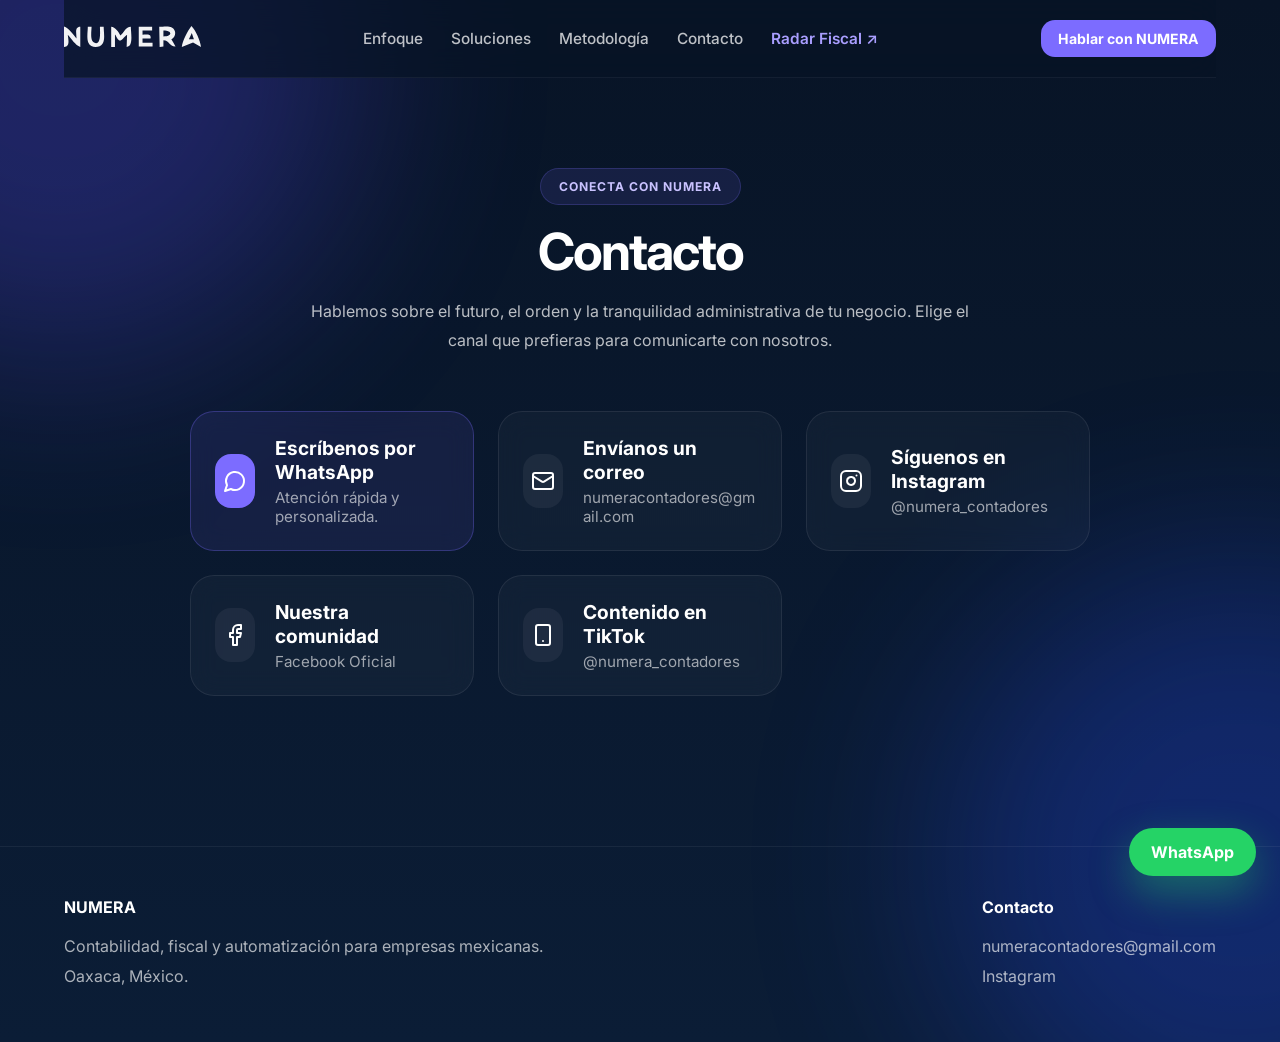
==== contacto/index.html @ e71461dd "Reestructura completa sitio NUMERA" ====
<!DOCTYPE html>
<html lang="es">
<head>
  <meta charset="UTF-8">
  <meta name="viewport" content="width=device-width, initial-scale=1.0">
  <title>Contacto | NUMERA - Contabilidad, Fiscal y Automatización</title>
  
  <link rel="preconnect" href="https://fonts.googleapis.com">
  <link rel="preconnect" href="https://fonts.gstatic.com" crossorigin>
  <link href="https://fonts.googleapis.com/css2?family=Inter:wght@300;400;500;600;700;800&display=swap" rel="stylesheet">
  
  <link rel="stylesheet" href="../assets/css/base.css">
  <link rel="stylesheet" href="../assets/css/layout.css">
  <link rel="stylesheet" href="../assets/css/components.css">
  <link rel="stylesheet" href="../assets/css/animations.css">
</head>
<body>

  <div class="glow glow1"></div>
  <div class="glow glow2"></div>

  <div class="container">
    <nav>
      <div class="logo">
        <a href="../">
          <img src="../assets/logos/02.LETRAS_NUMERA.svg" alt="NUMERA">
        </a>
      </div>
      <div class="nav-links">
        <a href="../#quienes">Enfoque</a>
        <a href="../#servicios">Soluciones</a>
        <a href="../#metodologia">Metodología</a>
        <a href="../contacto/">Contacto</a>
        <a href="../radar/" style="color:#A99EFF;font-weight:600;">Radar Fiscal ↗</a>
      </div>
      <a href="https://wa.me/529514018492?text=Hola%20NUMERA.%20Visit%C3%A9%20su%20sitio%20web%20y%20me%20gustar%C3%ADa%20recibir%20informaci%C3%B3n%20sobre%20sus%20servicios%20de%20contabilidad%2C%20fiscal%20y%20automatizaci%C3%B3n." target="_blank" class="nav-btn">Hablar con NUMERA</a>
    </nav>
  </div>

  <section class="section fade">
    <div class="container">
      <div class="section-title">
        <span>CONECTA CON NUMERA</span>
        <h2>Contacto</h2>
        <p>Hablemos sobre el futuro, el orden y la tranquilidad administrativa de tu negocio. Elige el canal que prefieras para comunicarte con nosotros.</p>
      </div>

      <div class="contact-hub-grid">
        
        <!-- WHATSAPP -->
        <a href="https://wa.me/529514018492?text=Hola%20NUMERA.%20Visit%C3%A9%20su%20sitio%20web%20y%20me%20gustar%C3%ADa%20recibir%20informaci%C3%B3n%20sobre%20sus%20servicios%20de%20contabilidad%2C%20fiscal%20y%20automatizaci%C3%B3n." target="_blank" class="contact-card primary">
          <div class="contact-icon">
            <svg xmlns="http://www.w3.org/2000/svg" viewBox="0 0 24 24"><path d="M7.9 20A9 9 0 1 0 4 16.1L2 22Z"/></svg>
          </div>
          <div class="contact-details">
            <h3>Escríbenos por WhatsApp</h3>
            <p>Atención rápida y personalizada.</p>
          </div>
        </a>

        <!-- CORREO -->
        <a href="mailto:numeracontadores@gmail.com?subject=Consulta%20desde%20sitio%20web%20NUMERA&body=Hola%20NUMERA%2C%0D%0A%0D%0AVisit%C3%A9%20su%20sitio%20web%20y%20me%20gustar%C3%ADa%20recibir%20m%C3%A1s%20informaci%C3%B3n%20sobre%20sus%20servicios%20de%20contabilidad%2C%20fiscal%20y%20automatizaci%C3%B3n.%0D%0A%0D%0ANombre%3A%0D%0AEmpresa%3A%0D%0ATel%C3%A9fono%3A%0D%0A%0D%0AGracias." class="contact-card">
          <div class="contact-icon">
            <svg xmlns="http://www.w3.org/2000/svg" viewBox="0 0 24 24"><rect width="20" height="16" x="2" y="4" rx="2"/><path d="m22 7-8.97 5.7a1.94 1.94 0 0 1-2.06 0L2 7"/></svg>
          </div>
          <div class="contact-details">
            <h3>Envíanos un correo</h3>
            <p>numeracontadores@gmail.com</p>
          </div>
        </a>

        <!-- INSTAGRAM -->
        <a href="https://www.instagram.com/numera_contadores" target="_blank" class="contact-card">
          <div class="contact-icon">
            <svg xmlns="http://www.w3.org/2000/svg" viewBox="0 0 24 24"><rect width="20" height="20" x="2" y="2" rx="5" ry="5"/><path d="M16 11.37A4 4 0 1 1 12.63 8 4 4 0 0 1 16 11.37z"/><line x1="17.5" x2="17.51" y1="6.5" y2="6.5"/></svg>
          </div>
          <div class="contact-details">
            <h3>Síguenos en Instagram</h3>
            <p>@numera_contadores</p>
          </div>
        </a>

        <!-- FACEBOOK -->
        <a href="https://www.facebook.com/profile.php?id=61578624750086" target="_blank" class="contact-card">
          <div class="contact-icon">
            <svg xmlns="http://www.w3.org/2000/svg" viewBox="0 0 24 24"><path d="M18 2h-3a5 5 0 0 0-5 5v3H7v4h3v8h4v-8h3l1-4h-4V7a1 1 0 0 1 1-1h3z"/></svg>
          </div>
          <div class="contact-details">
            <h3>Nuestra comunidad</h3>
            <p>Facebook Oficial</p>
          </div>
        </a>

        <!-- TIKTOK -->
        <a href="https://www.tiktok.com/@numera_contadores" target="_blank" class="contact-card">
          <div class="contact-icon">
            <svg xmlns="http://www.w3.org/2000/svg" viewBox="0 0 24 24"><rect width="14" height="20" x="5" y="2" rx="2" ry="2"/><path d="M12 18h.01"/></svg>
          </div>
          <div class="contact-details">
            <h3>Contenido en TikTok</h3>
            <p>@numera_contadores</p>
          </div>
        </a>

      </div>
    </div>
  </section>

  <footer>
    <div class="container">
      <div class="footer">
        <div>
          <h4>NUMERA</h4>
          <p>Contabilidad, fiscal y automatización para empresas mexicanas.<br>Oaxaca, México.</p>
        </div>
        <div>
          <h4>Contacto</h4>
          <p><a href="mailto:numeracontadores@gmail.com?subject=Consulta%20desde%20sitio%20web%20NUMERA&body=Hola%20NUMERA%2C%0D%0A%0D%0AVisit%C3%A9%20su%20sitio%20web%20y%20me%20gustar%C3%ADa%20recibir%20m%C3%A1s%20informaci%C3%B3n%20sobre%20sus%20servicios%20de%20contabilidad%2C%20fiscal%20y%20automatizaci%C3%B3n.%0D%0A%0D%0ANombre%3A%0D%0AEmpresa%3A%0D%0ATel%C3%A9fono%3A%0D%0A%0D%0AGracias.">numeracontadores@gmail.com</a></p>
          <p><a href="https://instagram.com/numera_contadores" target="_blank">Instagram</a></p>
        </div>
      </div>
    </div>
  </footer>

  <a href="https://wa.me/529514018492?text=Hola%20NUMERA.%20Visit%C3%A9%20su%20sitio%20web%20y%20me%20gustar%C3%ADa%20recibir%20informaci%C3%B3n%20sobre%20sus%20servicios%20de%20contabilidad%2C%20fiscal%20y%20automatizaci%C3%B3n." class="float-btn" target="_blank">WhatsApp</a>

  <script defer src="../assets/js/main.js"></script>
</body>
</html>
---- assets/css/base.css ----
:root {
  --bg: #081426;
  --bg2: #0d1e36;
  --card: rgba(255, 255, 255, .05);
  --border: rgba(255, 255, 255, .08);
  --text: #ffffff;
  --muted: rgba(255, 255, 255, .72);
  --accent: #7C6CFF;
  --accent2: #A99EFF;
}

* {
  margin: 0;
  padding: 0;
  box-sizing: border-box;
}

html {
  scroll-behavior: smooth;
}

body {
  font-family: 'Inter', sans-serif;
  background: linear-gradient(180deg, #081426 0%, #0b1d36 100%);
  color: var(--text);
  overflow-x: hidden;
  min-height: 100vh;
  display: flex;
  flex-direction: column;
}

body::before {
  content: "";
  position: fixed;
  inset: 0;
  background-image: 
    linear-gradient(rgba(255, 255, 255, .025) 1px, transparent 1px),
    linear-gradient(90deg, rgba(255, 255, 255, .025) 1px, transparent 1px);
  background-size: 60px 60px;
  opacity: .18;
  pointer-events: none;
  z-index: -2;
}

a {
  text-decoration: none;
}
---- assets/css/layout.css ----
.container {
  width: 90%;
  max-width: 1180px;
  margin: auto;
}

/* NAV */
nav {
  display: flex;
  justify-content: space-between;
  align-items: center;
  padding: 20px 0;
  position: sticky;
  top: 0;
  z-index: 100;
  backdrop-filter: blur(16px);
  background: rgba(8, 20, 38, .72);
  border-bottom: 1px solid rgba(255, 255, 255, .05);
}

.logo {
  display: flex;
  align-items: center;
}

.logo img {
  height: 21px;
  width: auto;
  filter: brightness(0) invert(1);
  opacity: .95;
}

.nav-links {
  display: flex;
  gap: 28px;
}

.nav-links a {
  color: rgba(255, 255, 255, .74);
  font-size: .96rem;
  font-weight: 500;
  transition: .3s;
}

.nav-links a:hover {
  color: white;
}

/* FOOTER */
footer {
  padding: 50px 0;
  border-top: 1px solid rgba(255, 255, 255, .06);
  margin-top: auto;
}

.footer {
  display: flex;
  justify-content: space-between;
  gap: 40px;
  flex-wrap: wrap;
}

.footer h4 {
  margin-bottom: 14px;
}

.footer p,
.footer a {
  color: rgba(255, 255, 255, .66);
  text-decoration: none;
  line-height: 1.9;
}

.footer a:hover {
  color: white;
}

/* FLOAT */
.float-btn {
  position: fixed;
  right: 24px;
  bottom: 24px;
  background: #25D366;
  color: white;
  padding: 14px 22px;
  border-radius: 999px;
  font-weight: 700;
  text-decoration: none;
  box-shadow: 0 16px 40px rgba(37, 211, 102, .4);
  z-index: 999;
  transition: .3s;
}

.float-btn:hover {
  transform: translateY(-4px);
}

/* MOBILE */
@media(max-width:980px) {
  .nav-links {
    display: none;
  }
}
---- assets/css/components.css ----
/* BOTONES */
.nav-btn {
  background: var(--accent);
  padding: 11px 17px;
  border-radius: 14px;
  text-decoration: none;
  color: white;
  font-weight: 700;
  font-size: .88rem;
  line-height: 1.1;
  transition: .2s;
}

.nav-btn:hover {
  transform: translateY(-2px);
  box-shadow: 0 10px 30px rgba(124, 108, 255, .35);
}

.buttons {
  display: flex;
  flex-wrap: wrap;
  gap: 14px;
}

.btn {
  padding: 14px 22px;
  border-radius: 15px;
  text-decoration: none;
  font-weight: 700;
  transition: .3s;
  display: inline-flex;
  align-items: center;
  gap: 10px;
}

.btn-primary {
  background: var(--accent);
  color: white;
}

.btn-primary:hover {
  transform: translateY(-3px);
  box-shadow: 0 18px 40px rgba(124, 108, 255, .35);
}

.btn-secondary {
  background: rgba(255, 255, 255, .05);
  border: 1px solid rgba(255, 255, 255, .08);
  color: white;
}

.btn-secondary:hover {
  background: rgba(255, 255, 255, .09);
  transform: translateY(-3px);
}

/* HERO */
.hero {
  padding: 70px 0 90px;
}

.hero-grid {
  display: grid;
  grid-template-columns: 1.15fr .85fr;
  gap: 50px;
  align-items: center;
}

.hero-badge {
  display: inline-flex;
  align-items: center;
  gap: 10px;
  padding: 10px 18px;
  border-radius: 999px;
  background: rgba(255, 255, 255, .05);
  border: 1px solid rgba(255, 255, 255, .08);
  font-size: .76rem;
  font-weight: 600;
  letter-spacing: 1px;
  margin-bottom: 24px;
  color: rgba(255, 255, 255, .75);
}

.hero-logo {
  height: 48px;
  margin-bottom: 26px;
  filter: brightness(0) invert(1);
  opacity: .92;
}

.hero h1 {
  font-size: clamp(2.8rem, 5vw, 5rem);
  line-height: .98;
  letter-spacing: -3px;
  margin-bottom: 24px;
  font-weight: 800;
  max-width: 760px;
}

.hero-gradient {
  background: linear-gradient(90deg, white 0%, #C9C2FF 55%, #7C6CFF 100%);
  -webkit-background-clip: text;
  -webkit-text-fill-color: transparent;
}

.hero p {
  max-width: 640px;
  font-size: 1.02rem;
  line-height: 1.85;
  color: var(--muted);
  margin-bottom: 34px;
}

.hero-side {
  background: rgba(255, 255, 255, .045);
  border: 1px solid rgba(255, 255, 255, .08);
  padding: 34px;
  border-radius: 28px;
  backdrop-filter: blur(14px);
  box-shadow: 0 10px 50px rgba(0, 0, 0, .2);
}

.metric {
  margin-bottom: 28px;
}

.metric:last-child {
  margin-bottom: 0;
}

.metric h3 {
  font-size: 1.6rem;
  margin-bottom: 8px;
}

.metric p {
  color: rgba(255, 255, 255, .7);
  line-height: 1.7;
}

/* SECTIONS */
.section {
  padding: 90px 0;
}

.section-title {
  text-align: center;
  margin-bottom: 56px;
}

.section-title span {
  display: inline-block;
  padding: 10px 18px;
  border-radius: 999px;
  background: rgba(124, 108, 255, .12);
  border: 1px solid rgba(124, 108, 255, .22);
  font-size: .76rem;
  letter-spacing: 1px;
  font-weight: 700;
  margin-bottom: 20px;
  color: #C9C2FF;
}

.section-title h2 {
  font-size: clamp(2rem, 4vw, 3.6rem);
  letter-spacing: -2px;
  margin-bottom: 18px;
  line-height: 1.05;
}

.section-title p {
  max-width: 680px;
  margin: auto;
  font-size: 1rem;
  line-height: 1.8;
  color: var(--muted);
}

.dark-section {
  background: linear-gradient(180deg, #091527 0%, #0c1c33 100%);
}

/* ABOUT */
.about-grid {
  display: grid;
  grid-template-columns: 1fr 1fr;
  gap: 40px;
  align-items: center;
}

.about-text h3 {
  font-size: 2.4rem;
  line-height: 1.08;
  margin-bottom: 24px;
}

.about-text h3 span {
  color: #9F93FF;
}

.about-text p {
  color: rgba(255, 255, 255, .74);
  line-height: 1.85;
  margin-bottom: 18px;
  font-size: 1rem;
}

.about-cards {
  display: grid;
  gap: 16px;
}

.about-card {
  background: rgba(255, 255, 255, .045);
  border: 1px solid rgba(255, 255, 255, .08);
  padding: 24px;
  border-radius: 22px;
  transition: .35s;
  backdrop-filter: blur(12px);
}

.about-card:hover {
  transform: translateY(-6px);
  border-color: rgba(124, 108, 255, .35);
  box-shadow: 0 16px 40px rgba(0, 0, 0, .18);
}

.about-card h4 {
  font-size: 1.05rem;
  margin-bottom: 10px;
}

.about-card p {
  color: rgba(255, 255, 255, .68);
  line-height: 1.7;
  font-size: .95rem;
}

/* SERVICES */
.services {
  display: grid;
  grid-template-columns: repeat(auto-fit, minmax(260px, 1fr));
  gap: 18px;
}

.service-card {
  background: rgba(255, 255, 255, .045);
  padding: 28px;
  border-radius: 24px;
  border: 1px solid rgba(255, 255, 255, .08);
  transition: .35s;
  backdrop-filter: blur(12px);
  min-height: 240px;
}

.service-card:hover {
  transform: translateY(-8px);
  border-color: rgba(124, 108, 255, .35);
  box-shadow: 0 20px 50px rgba(0, 0, 0, .2), 0 0 30px rgba(124, 108, 255, .08);
}

.service-icon {
  width: 46px;
  height: 46px;
  border-radius: 14px;
  display: flex;
  align-items: center;
  justify-content: center;
  background: #101f38;
  color: #A99EFF;
  font-weight: 700;
  font-size: .88rem;
  margin-bottom: 18px;
}

.service-card h3 {
  font-size: 1.14rem;
  margin-bottom: 14px;
  line-height: 1.4;
}

.service-card p {
  line-height: 1.75;
  color: rgba(255, 255, 255, .72);
  font-size: .96rem;
}

/* METODO */
.metodo-grid {
  display: grid;
  grid-template-columns: repeat(auto-fit, minmax(280px, 1fr));
  gap: 20px;
}

.metodo-card {
  background: rgba(255, 255, 255, .04);
  border: 1px solid rgba(124, 108, 255, .18);
  border-radius: 28px;
  padding: 34px;
  backdrop-filter: blur(14px);
  transition: .35s;
}

.metodo-card:hover {
  transform: translateY(-8px);
  border-color: rgba(124, 108, 255, .45);
  box-shadow: 0 20px 50px rgba(0, 0, 0, .25);
}

.metodo-numero {
  color: rgba(201, 194, 255, .75);
  font-size: 1rem;
  font-weight: 700;
  margin-bottom: 22px;
}

.metodo-card h3 {
  font-size: 1.45rem;
  margin-bottom: 16px;
}

.metodo-card p {
  color: rgba(255, 255, 255, .72);
  line-height: 1.8;
}

/* CTA */
.contact-box {
  background: linear-gradient(135deg, rgba(124, 108, 255, .18), rgba(255, 255, 255, .04));
  border: 1px solid rgba(255, 255, 255, .08);
  padding: 56px;
  border-radius: 34px;
  text-align: center;
}

.contact-box h2 {
  font-size: 2.4rem;
  margin-bottom: 18px;
  line-height: 1.1;
}

.contact-box p {
  max-width: 680px;
  margin: auto;
  color: rgba(255, 255, 255, .74);
  line-height: 1.85;
  margin-bottom: 32px;
}

/* NEW CONTACT CARDS */
.contact-hub-grid {
  display: grid;
  grid-template-columns: repeat(auto-fit, minmax(280px, 1fr));
  gap: 24px;
  max-width: 900px;
  margin: 0 auto 60px auto;
}

.contact-card {
  display: flex;
  align-items: center;
  gap: 20px;
  background: rgba(255, 255, 255, .03);
  border: 1px solid rgba(255, 255, 255, .08);
  padding: 24px;
  border-radius: 24px;
  text-decoration: none;
  color: white;
  transition: .3s;
  backdrop-filter: blur(12px);
}

.contact-card:hover {
  transform: translateY(-5px);
  background: rgba(255, 255, 255, .06);
  border-color: rgba(124, 108, 255, .35);
  box-shadow: 0 15px 40px rgba(0, 0, 0, .2);
}

.contact-card:focus-visible {
  outline: 2px solid var(--accent);
  outline-offset: 4px;
}

.contact-card.primary {
  background: rgba(124, 108, 255, .1);
  border-color: rgba(124, 108, 255, .3);
}

.contact-card.primary:hover {
  background: rgba(124, 108, 255, .15);
  box-shadow: 0 15px 40px rgba(124, 108, 255, .25);
}

.contact-icon {
  width: 54px;
  height: 54px;
  border-radius: 16px;
  background: rgba(255, 255, 255, .05);
  display: flex;
  align-items: center;
  justify-content: center;
  font-size: 1.5rem;
}

.contact-icon svg {
  width: 24px;
  height: 24px;
  stroke: currentColor;
  stroke-width: 2;
  stroke-linecap: round;
  stroke-linejoin: round;
  fill: none;
}

.contact-card.primary .contact-icon {
  background: var(--accent);
}

.contact-details {
  min-width: 0;
  width: 100%;
}

.contact-details h3 {
  font-size: 1.2rem;
  margin-bottom: 4px;
  color: white;
}

.contact-details p {
  font-size: .95rem;
  color: rgba(255, 255, 255, .6);
  overflow-wrap: break-word;
  word-break: break-word;
}

/* MOBILE */
@media(max-width:980px) {
  .hero-grid,
  .about-grid {
    grid-template-columns: 1fr;
  }

  .hero {
    padding: 50px 0 70px;
  }

  .hero h1 {
    font-size: 2.9rem;
    letter-spacing: -2px;
    line-height: 1.02;
  }

  .contact-box {
    padding: 40px 24px;
  }

  .contact-box h2 {
    font-size: 2rem;
  }
}
---- assets/css/animations.css ----
.glow {
  position: fixed;
  width: 600px;
  height: 600px;
  border-radius: 50%;
  filter: blur(100px);
  z-index: -1;
  opacity: .28;
  animation: floatGlow 8s ease-in-out infinite;
}

.glow1 {
  top: -240px;
  left: -240px;
  background: #5b4fff;
}

.glow2 {
  bottom: -260px;
  right: -260px;
  background: #264dff;
}

@keyframes floatGlow {
  0% { transform: translate(0, 0); }
  50% { transform: translate(20px, -20px); }
  100% { transform: translate(0, 0); }
}

.fade {
  opacity: 0;
  transform: translateY(40px);
  transition: opacity .9s ease, transform .9s ease;
}

.fade.visible {
  opacity: 1;
  transform: translateY(0);
}
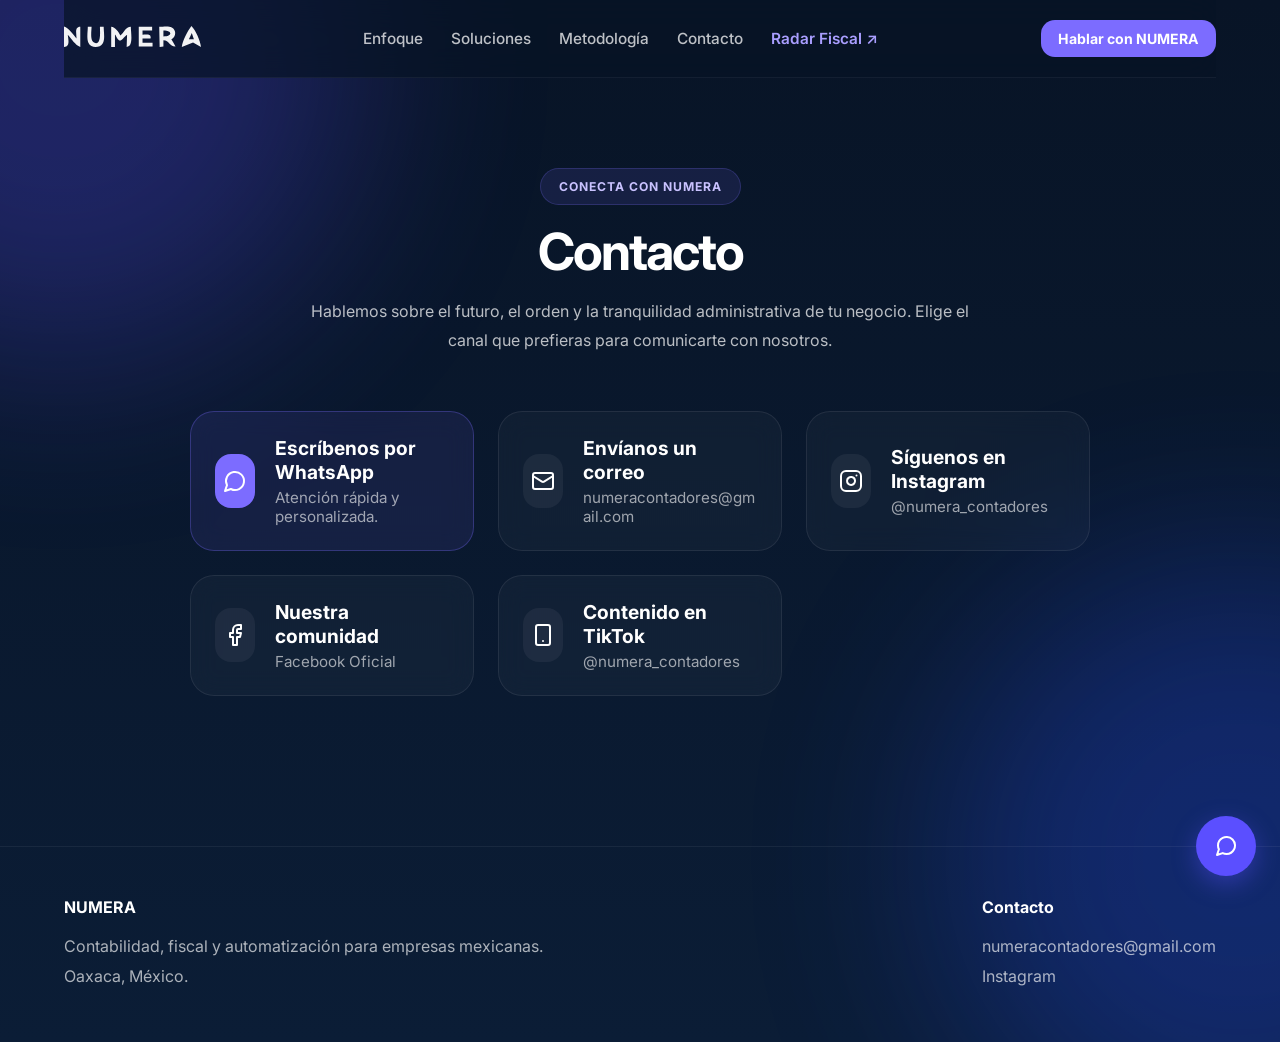
==== commit a5cd7150: "feat: UX movil mejorada, speed dial de contacto y optimizacion visual de hero" ====
--- a/contacto/index.html
+++ b/contacto/index.html
@@ -4,7 +4,16 @@
   <meta charset="UTF-8">
   <meta name="viewport" content="width=device-width, initial-scale=1.0">
   <title>Contacto | NUMERA - Contabilidad, Fiscal y Automatización</title>
-  
+  <meta property="og:title" content="Contacto | NUMERA">
+  <meta property="og:description" content="Hablemos sobre el futuro, el orden y la tranquilidad administrativa de tu negocio. Contacta con NUMERA.">
+  <meta property="og:image" content="https://servicios-contables-numera.github.io/numera/assets/logos/og-image.jpg">
+  <meta property="og:url" content="https://servicios-contables-numera.github.io/numera/contacto/">
+  <meta property="og:type" content="website">
+
+  <meta name="twitter:card" content="summary_large_image">
+  <meta name="twitter:title" content="Contacto | NUMERA">
+  <meta name="twitter:description" content="Hablemos sobre el futuro, el orden y la tranquilidad administrativa de tu negocio. Contacta con NUMERA.">
+  <meta name="twitter:image" content="https://servicios-contables-numera.github.io/numera/assets/logos/og-image.jpg">
   <link rel="preconnect" href="https://fonts.googleapis.com">
   <link rel="preconnect" href="https://fonts.gstatic.com" crossorigin>
   <link href="https://fonts.googleapis.com/css2?family=Inter:wght@300;400;500;600;700;800&display=swap" rel="stylesheet">
@@ -33,7 +42,13 @@
         <a href="../contacto/">Contacto</a>
         <a href="../radar/" style="color:#A99EFF;font-weight:600;">Radar Fiscal ↗</a>
       </div>
-      <a href="https://wa.me/529514018492?text=Hola%20NUMERA.%20Visit%C3%A9%20su%20sitio%20web%20y%20me%20gustar%C3%ADa%20recibir%20informaci%C3%B3n%20sobre%20sus%20servicios%20de%20contabilidad%2C%20fiscal%20y%20automatizaci%C3%B3n." target="_blank" class="nav-btn">Hablar con NUMERA</a>
+      <div class="nav-actions" style="display: flex; align-items: center; gap: 12px;">
+        <a href="https://wa.me/529514018492?text=Hola.%0A%0AEstoy%20interesado%20en%20conocer%20m%C3%A1s%20sobre%20los%20servicios%20de%20contabilidad%2C%20fiscal%20y%20automatizaci%C3%B3n%20de%20NUMERA.%0A%0A%C2%BFPodr%C3%ADan%20orientarme%3F%0A%0AGracias." target="_blank" class="nav-btn">Hablar con NUMERA</a>
+        <button class="hamburger" aria-label="Abrir menú" aria-expanded="false" id="mobile-menu-btn">
+          <svg viewBox="0 0 24 24" width="24" height="24" stroke="currentColor" stroke-width="2" fill="none" stroke-linecap="round" stroke-linejoin="round" class="icon-menu"><line x1="3" y1="12" x2="21" y2="12"></line><line x1="3" y1="6" x2="21" y2="6"></line><line x1="3" y1="18" x2="21" y2="18"></line></svg>
+          <svg viewBox="0 0 24 24" width="24" height="24" stroke="currentColor" stroke-width="2" fill="none" stroke-linecap="round" stroke-linejoin="round" class="icon-close" style="display:none;"><line x1="18" y1="6" x2="6" y2="18"></line><line x1="6" y1="6" x2="18" y2="18"></line></svg>
+        </button>
+      </div>
     </nav>
   </div>
 
@@ -48,7 +63,7 @@
       <div class="contact-hub-grid">
         
         <!-- WHATSAPP -->
-        <a href="https://wa.me/529514018492?text=Hola%20NUMERA.%20Visit%C3%A9%20su%20sitio%20web%20y%20me%20gustar%C3%ADa%20recibir%20informaci%C3%B3n%20sobre%20sus%20servicios%20de%20contabilidad%2C%20fiscal%20y%20automatizaci%C3%B3n." target="_blank" class="contact-card primary">
+        <a href="https://wa.me/529514018492?text=Hola.%0A%0AEstoy%20interesado%20en%20conocer%20m%C3%A1s%20sobre%20los%20servicios%20de%20contabilidad%2C%20fiscal%20y%20automatizaci%C3%B3n%20de%20NUMERA.%0A%0A%C2%BFPodr%C3%ADan%20orientarme%3F%0A%0AGracias." target="_blank" class="contact-card primary">
           <div class="contact-icon">
             <svg xmlns="http://www.w3.org/2000/svg" viewBox="0 0 24 24"><path d="M7.9 20A9 9 0 1 0 4 16.1L2 22Z"/></svg>
           </div>
@@ -59,7 +74,7 @@
         </a>
 
         <!-- CORREO -->
-        <a href="mailto:numeracontadores@gmail.com?subject=Consulta%20desde%20sitio%20web%20NUMERA&body=Hola%20NUMERA%2C%0D%0A%0D%0AVisit%C3%A9%20su%20sitio%20web%20y%20me%20gustar%C3%ADa%20recibir%20m%C3%A1s%20informaci%C3%B3n%20sobre%20sus%20servicios%20de%20contabilidad%2C%20fiscal%20y%20automatizaci%C3%B3n.%0D%0A%0D%0ANombre%3A%0D%0AEmpresa%3A%0D%0ATel%C3%A9fono%3A%0D%0A%0D%0AGracias." class="contact-card">
+        <a href="mailto:numeracontadores@gmail.com?subject=Solicitud%20de%20informaci%C3%B3n&body=Hola%20equipo%20NUMERA.%0D%0A%0D%0AMe%20gustar%C3%ADa%20recibir%20informaci%C3%B3n%20sobre%20sus%20servicios.%0D%0A%0D%0ANombre%3A%0D%0AEmpresa%3A%0D%0ATel%C3%A9fono%3A%0D%0A%0D%0AComentarios%20o%20necesidad%20espec%C3%ADfica%3A%0D%0A%0D%0AQuedo%20atento%20a%20sus%20comentarios.%0D%0A%0D%0ASaludos." class="contact-card">
           <div class="contact-icon">
             <svg xmlns="http://www.w3.org/2000/svg" viewBox="0 0 24 24"><rect width="20" height="16" x="2" y="4" rx="2"/><path d="m22 7-8.97 5.7a1.94 1.94 0 0 1-2.06 0L2 7"/></svg>
           </div>
@@ -115,14 +130,30 @@
         </div>
         <div>
           <h4>Contacto</h4>
-          <p><a href="mailto:numeracontadores@gmail.com?subject=Consulta%20desde%20sitio%20web%20NUMERA&body=Hola%20NUMERA%2C%0D%0A%0D%0AVisit%C3%A9%20su%20sitio%20web%20y%20me%20gustar%C3%ADa%20recibir%20m%C3%A1s%20informaci%C3%B3n%20sobre%20sus%20servicios%20de%20contabilidad%2C%20fiscal%20y%20automatizaci%C3%B3n.%0D%0A%0D%0ANombre%3A%0D%0AEmpresa%3A%0D%0ATel%C3%A9fono%3A%0D%0A%0D%0AGracias.">numeracontadores@gmail.com</a></p>
+          <p><a href="mailto:numeracontadores@gmail.com?subject=Solicitud%20de%20informaci%C3%B3n&body=Hola%20equipo%20NUMERA.%0D%0A%0D%0AMe%20gustar%C3%ADa%20recibir%20informaci%C3%B3n%20sobre%20sus%20servicios.%0D%0A%0D%0ANombre%3A%0D%0AEmpresa%3A%0D%0ATel%C3%A9fono%3A%0D%0A%0D%0AComentarios%20o%20necesidad%20espec%C3%ADfica%3A%0D%0A%0D%0AQuedo%20atento%20a%20sus%20comentarios.%0D%0A%0D%0ASaludos.">numeracontadores@gmail.com</a></p>
           <p><a href="https://instagram.com/numera_contadores" target="_blank">Instagram</a></p>
         </div>
       </div>
     </div>
   </footer>
 
-  <a href="https://wa.me/529514018492?text=Hola%20NUMERA.%20Visit%C3%A9%20su%20sitio%20web%20y%20me%20gustar%C3%ADa%20recibir%20informaci%C3%B3n%20sobre%20sus%20servicios%20de%20contabilidad%2C%20fiscal%20y%20automatizaci%C3%B3n." class="float-btn" target="_blank">WhatsApp</a>
+  <div class="fab-wrapper">
+    <div class="fab-menu">
+      <a href="mailto:numeracontadores@gmail.com?subject=Solicitud%20de%20informaci%C3%B3n&body=Hola%20equipo%20NUMERA.%0D%0A%0D%0AMe%20gustar%C3%ADa%20recibir%20informaci%C3%B3n%20sobre%20sus%20servicios.%0D%0A%0D%0ANombre%3A%0D%0AEmpresa%3A%0D%0ATel%C3%A9fono%3A%0D%0A%0D%0AComentarios%20o%20necesidad%20espec%C3%ADfica%3A%0D%0A%0D%0AQuedo%20atento%20a%20sus%20comentarios.%0D%0A%0D%0ASaludos." class="fab-item mail" aria-label="Correo">
+        <svg xmlns="http://www.w3.org/2000/svg" width="20" height="20" viewBox="0 0 24 24" fill="none" stroke="currentColor" stroke-width="2" stroke-linecap="round" stroke-linejoin="round"><rect width="20" height="16" x="2" y="4" rx="2"/><path d="m22 7-8.97 5.7a1.94 1.94 0 0 1-2.06 0L2 7"/></svg>
+      </a>
+      <a href="https://wa.me/529514018492?text=Hola.%0A%0AEstoy%20interesado%20en%20conocer%20m%C3%A1s%20sobre%20los%20servicios%20de%20contabilidad%2C%20fiscal%20y%20automatizaci%C3%B3n%20de%20NUMERA.%0A%0A%C2%BFPodr%C3%ADan%20orientarme%3F%0A%0AGracias." class="fab-item whatsapp" target="_blank" aria-label="WhatsApp">
+        <svg xmlns="http://www.w3.org/2000/svg" width="20" height="20" viewBox="0 0 24 24" fill="none" stroke="currentColor" stroke-width="2" stroke-linecap="round" stroke-linejoin="round"><path d="M7.9 20A9 9 0 1 0 4 16.1L2 22Z"/></svg>
+      </a>
+      <a href="../contacto/" class="fab-item contact" aria-label="Hablar con NUMERA">
+        <svg xmlns="http://www.w3.org/2000/svg" width="20" height="20" viewBox="0 0 24 24" fill="none" stroke="currentColor" stroke-width="2" stroke-linecap="round" stroke-linejoin="round"><path d="M16 21v-2a4 4 0 0 0-4-4H6a4 4 0 0 0-4 4v2"/><circle cx="9" cy="7" r="4"/><path d="M22 21v-2a4 4 0 0 0-3-3.87"/><path d="M16 3.13a4 4 0 0 1 0 7.75"/></svg>
+      </a>
+    </div>
+    <button class="fab-toggle" aria-label="Opciones de contacto" id="fab-toggle-btn">
+      <svg viewBox="0 0 24 24" width="24" height="24" stroke="currentColor" stroke-width="2" fill="none" stroke-linecap="round" stroke-linejoin="round" class="icon-chat"><path d="M21 11.5a8.38 8.38 0 0 1-.9 3.8 8.5 8.5 0 0 1-7.6 4.7 8.38 8.38 0 0 1-3.8-.9L3 21l1.9-5.7a8.38 8.38 0 0 1-.9-3.8 8.5 8.5 0 0 1 4.7-7.6 8.38 8.38 0 0 1 3.8-.9h.5a8.48 8.48 0 0 1 8 8v.5z"></path></svg>
+      <svg viewBox="0 0 24 24" width="24" height="24" stroke="currentColor" stroke-width="2" fill="none" stroke-linecap="round" stroke-linejoin="round" class="icon-close" style="display:none;"><line x1="18" y1="6" x2="6" y2="18"></line><line x1="6" y1="6" x2="18" y2="18"></line></svg>
+    </button>
+  </div>
 
   <script defer src="../assets/js/main.js"></script>
 </body>
--- a/assets/css/layout.css
+++ b/assets/css/layout.css
@@ -46,6 +46,17 @@
   color: white;
 }
 
+.hamburger {
+  display: none;
+  background: none;
+  border: none;
+  color: white;
+  cursor: pointer;
+  padding: 4px;
+  align-items: center;
+  justify-content: center;
+}
+
 /* FOOTER */
 footer {
   padding: 50px 0;
@@ -69,35 +80,128 @@
   color: rgba(255, 255, 255, .66);
   text-decoration: none;
   line-height: 1.9;
+  word-break: break-word;
+  overflow-wrap: break-word;
 }
 
 .footer a:hover {
   color: white;
 }
 
-/* FLOAT */
-.float-btn {
+/* FAB SPEED DIAL */
+.fab-wrapper {
   position: fixed;
   right: 24px;
   bottom: 24px;
-  background: #25D366;
-  color: white;
-  padding: 14px 22px;
-  border-radius: 999px;
-  font-weight: 700;
+  z-index: 999;
+  display: flex;
+  flex-direction: column;
+  align-items: flex-end;
+  gap: 16px;
+}
+
+.fab-menu {
+  display: flex;
+  flex-direction: column;
+  gap: 12px;
+  opacity: 0;
+  visibility: hidden;
+  transform: translateY(20px);
+  transition: all 0.3s cubic-bezier(0.4, 0, 0.2, 1);
+  pointer-events: none;
+}
+
+.fab-menu.fab-active {
+  opacity: 1;
+  visibility: visible;
+  transform: translateY(0);
+  pointer-events: auto;
+}
+
+.fab-item {
+  width: 50px;
+  height: 50px;
+  border-radius: 50%;
+  color: white;
+  display: flex;
+  align-items: center;
+  justify-content: center;
   text-decoration: none;
-  box-shadow: 0 16px 40px rgba(37, 211, 102, .4);
-  z-index: 999;
-  transition: .3s;
-}
-
-.float-btn:hover {
-  transform: translateY(-4px);
+  transition: 0.3s;
+  box-shadow: 0 4px 12px rgba(0,0,0,0.15);
+}
+
+.fab-item:hover {
+  transform: scale(1.1);
+}
+
+.fab-item.whatsapp { background: #25D366; }
+.fab-item.mail { background: #264dff; }
+.fab-item.contact { background: #5b4fff; }
+
+.fab-toggle {
+  width: 60px;
+  height: 60px;
+  border-radius: 50%;
+  background: #5b4fff;
+  color: white;
+  border: none;
+  box-shadow: 0 8px 24px rgba(91, 79, 255, 0.4);
+  cursor: pointer;
+  display: flex;
+  align-items: center;
+  justify-content: center;
+  transition: 0.3s;
+}
+
+.fab-toggle:hover {
+  transform: scale(1.05);
 }
 
 /* MOBILE */
 @media(max-width:980px) {
+  .hamburger {
+    display: flex;
+  }
+  
+  .nav-actions .nav-btn {
+    display: none;
+  }
+
   .nav-links {
-    display: none;
-  }
-}
+    position: absolute;
+    top: 100%;
+    left: 0;
+    width: 100%;
+    height: 100vh;
+    overflow-y: auto;
+    background: rgba(8, 20, 38, .98);
+    backdrop-filter: blur(24px);
+    border-top: 1px solid rgba(255, 255, 255, .05);
+    flex-direction: column;
+    padding: 30px 6%;
+    gap: 24px;
+    opacity: 0;
+    visibility: hidden;
+    transform: translateY(-10px);
+    transition: all 0.35s cubic-bezier(0.4, 0, 0.2, 1);
+    box-sizing: border-box;
+  }
+
+  .nav-links.nav-active {
+    opacity: 1;
+    visibility: visible;
+    transform: translateY(0);
+  }
+
+  .nav-links a {
+    font-size: 1.25rem;
+    padding: 14px 0;
+    display: block;
+    border-bottom: 1px solid rgba(255, 255, 255, .05);
+  }
+  
+  .nav-links a:last-child {
+    border-bottom: none;
+  }
+}
--- a/assets/css/components.css
+++ b/assets/css/components.css
@@ -350,7 +350,7 @@
 /* NEW CONTACT CARDS */
 .contact-hub-grid {
   display: grid;
-  grid-template-columns: repeat(auto-fit, minmax(280px, 1fr));
+  grid-template-columns: repeat(auto-fit, minmax(min(100%, 260px), 1fr));
   gap: 24px;
   max-width: 900px;
   margin: 0 auto 60px auto;
@@ -440,16 +440,23 @@
   .hero-grid,
   .about-grid {
     grid-template-columns: 1fr;
+    gap: 48px;
   }
 
   .hero {
-    padding: 50px 0 70px;
+    padding: 110px 0 90px;
+    min-height: 80vh;
   }
 
   .hero h1 {
-    font-size: 2.9rem;
-    letter-spacing: -2px;
-    line-height: 1.02;
+    font-size: clamp(2rem, 8vw, 2.9rem);
+    letter-spacing: -1.5px;
+    line-height: 1.05;
+  }
+
+  .nav-btn {
+    padding: 9px 13px;
+    font-size: 0.8rem;
   }
 
   .contact-box {
--- a/assets/css/animations.css
+++ b/assets/css/animations.css
@@ -37,3 +37,20 @@
   opacity: 1;
   transform: translateY(0);
 }
+
+@media (max-width: 980px) {
+  .glow {
+    width: 400px;
+    height: 400px;
+    filter: blur(80px);
+    opacity: .35;
+  }
+  .glow1 {
+    top: -150px;
+    left: -150px;
+  }
+  .glow2 {
+    bottom: -150px;
+    right: -150px;
+  }
+}
